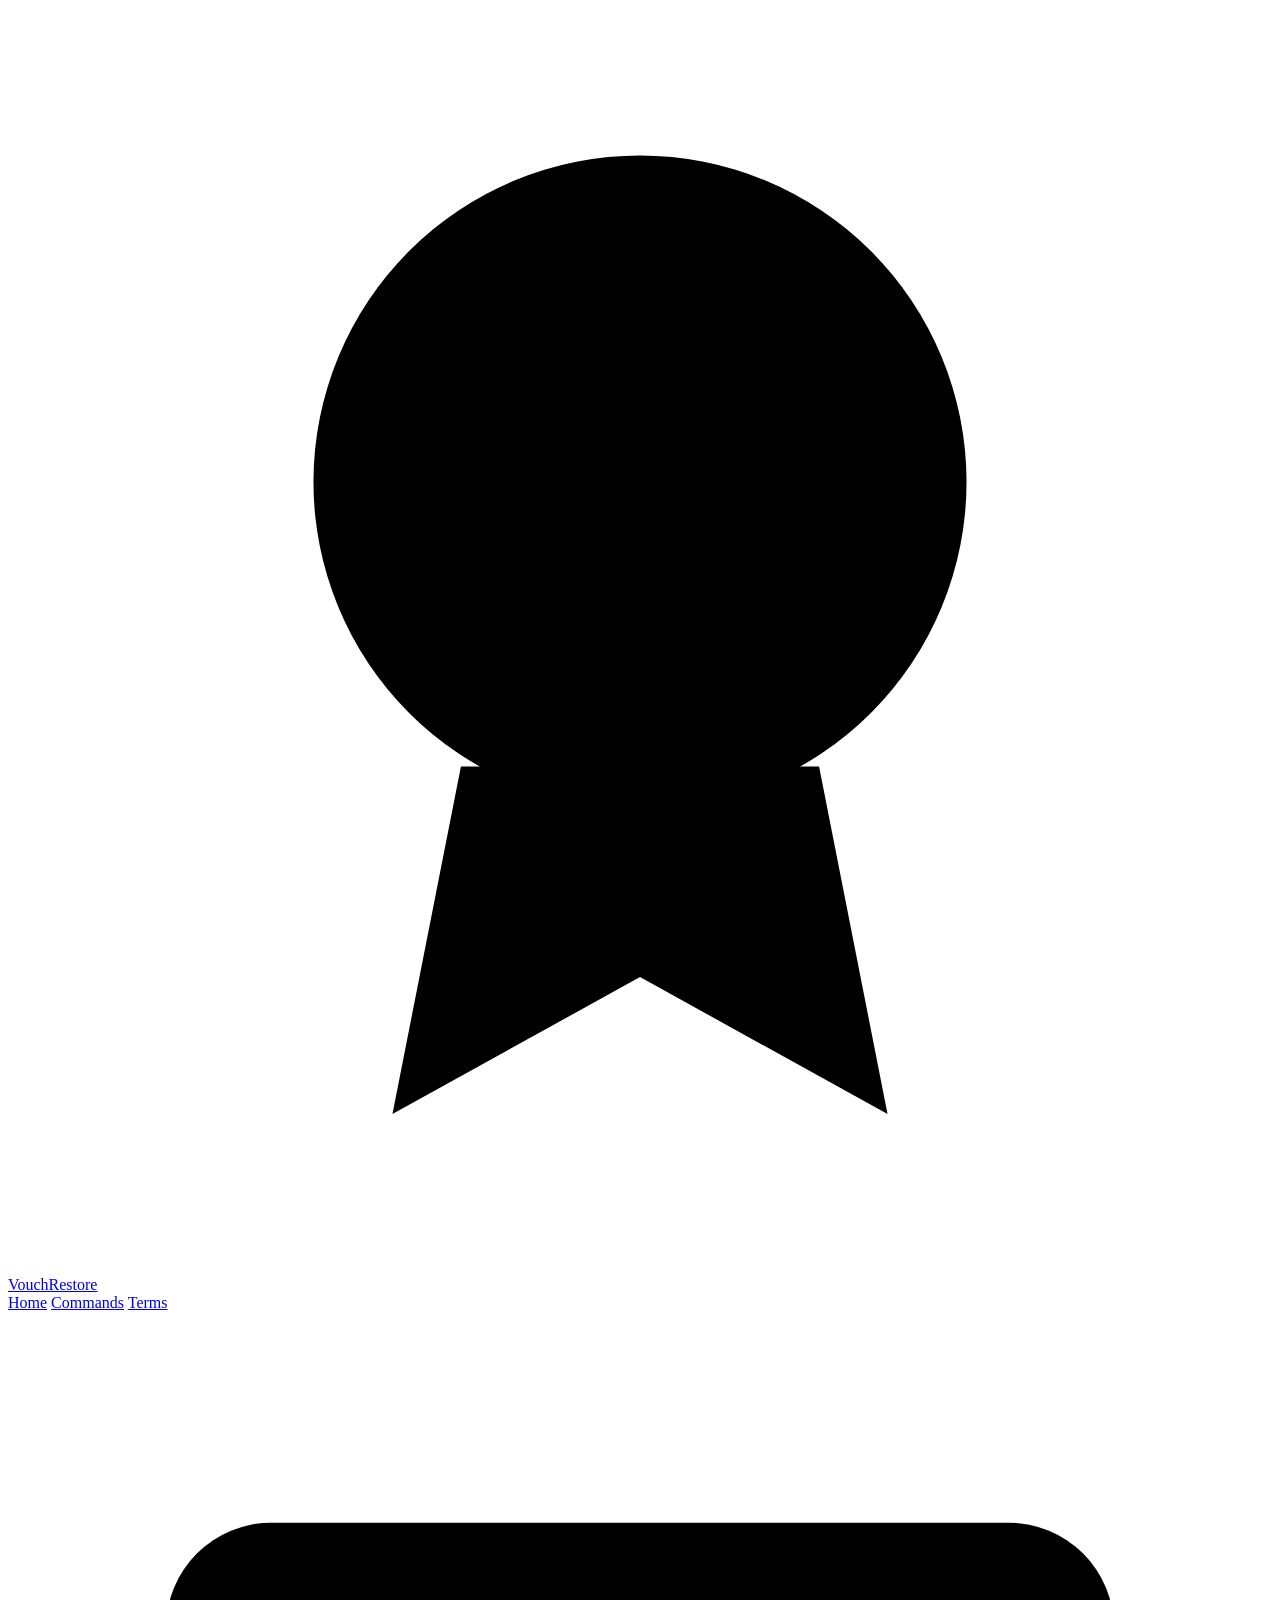
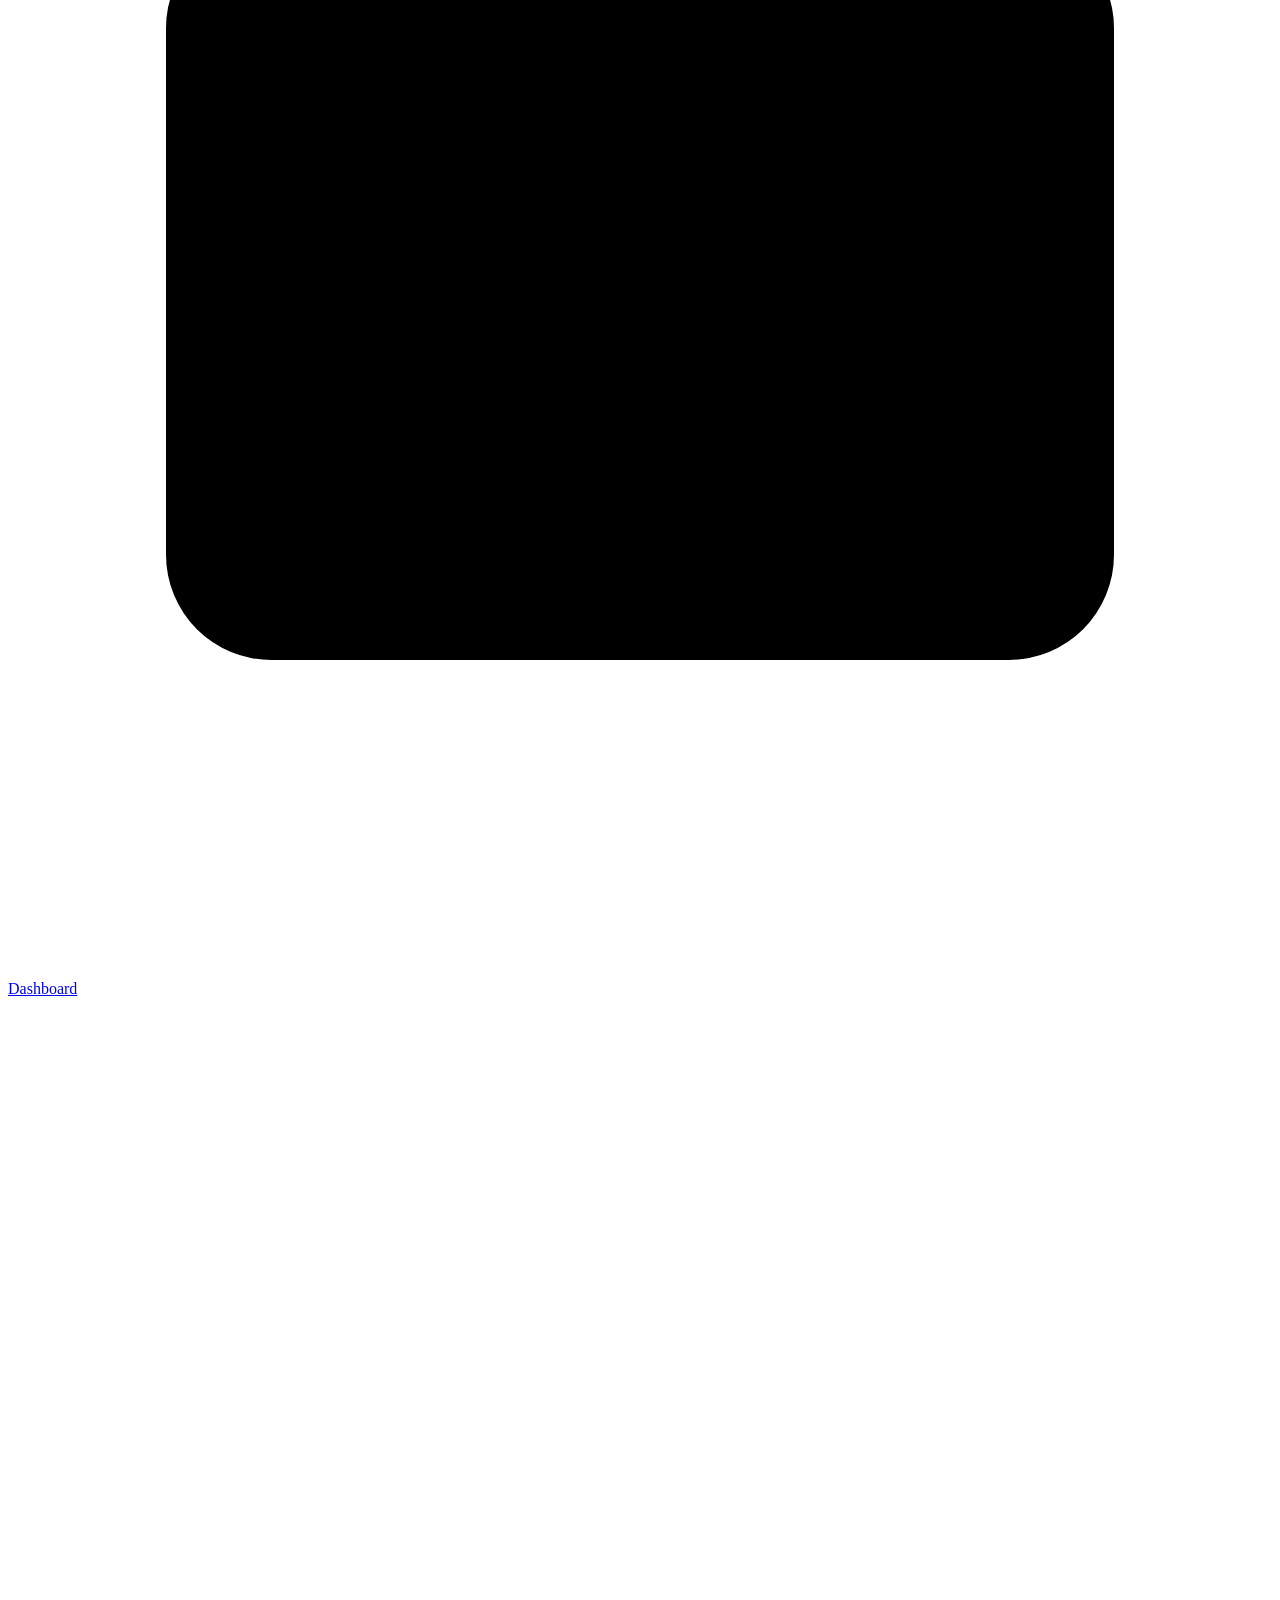
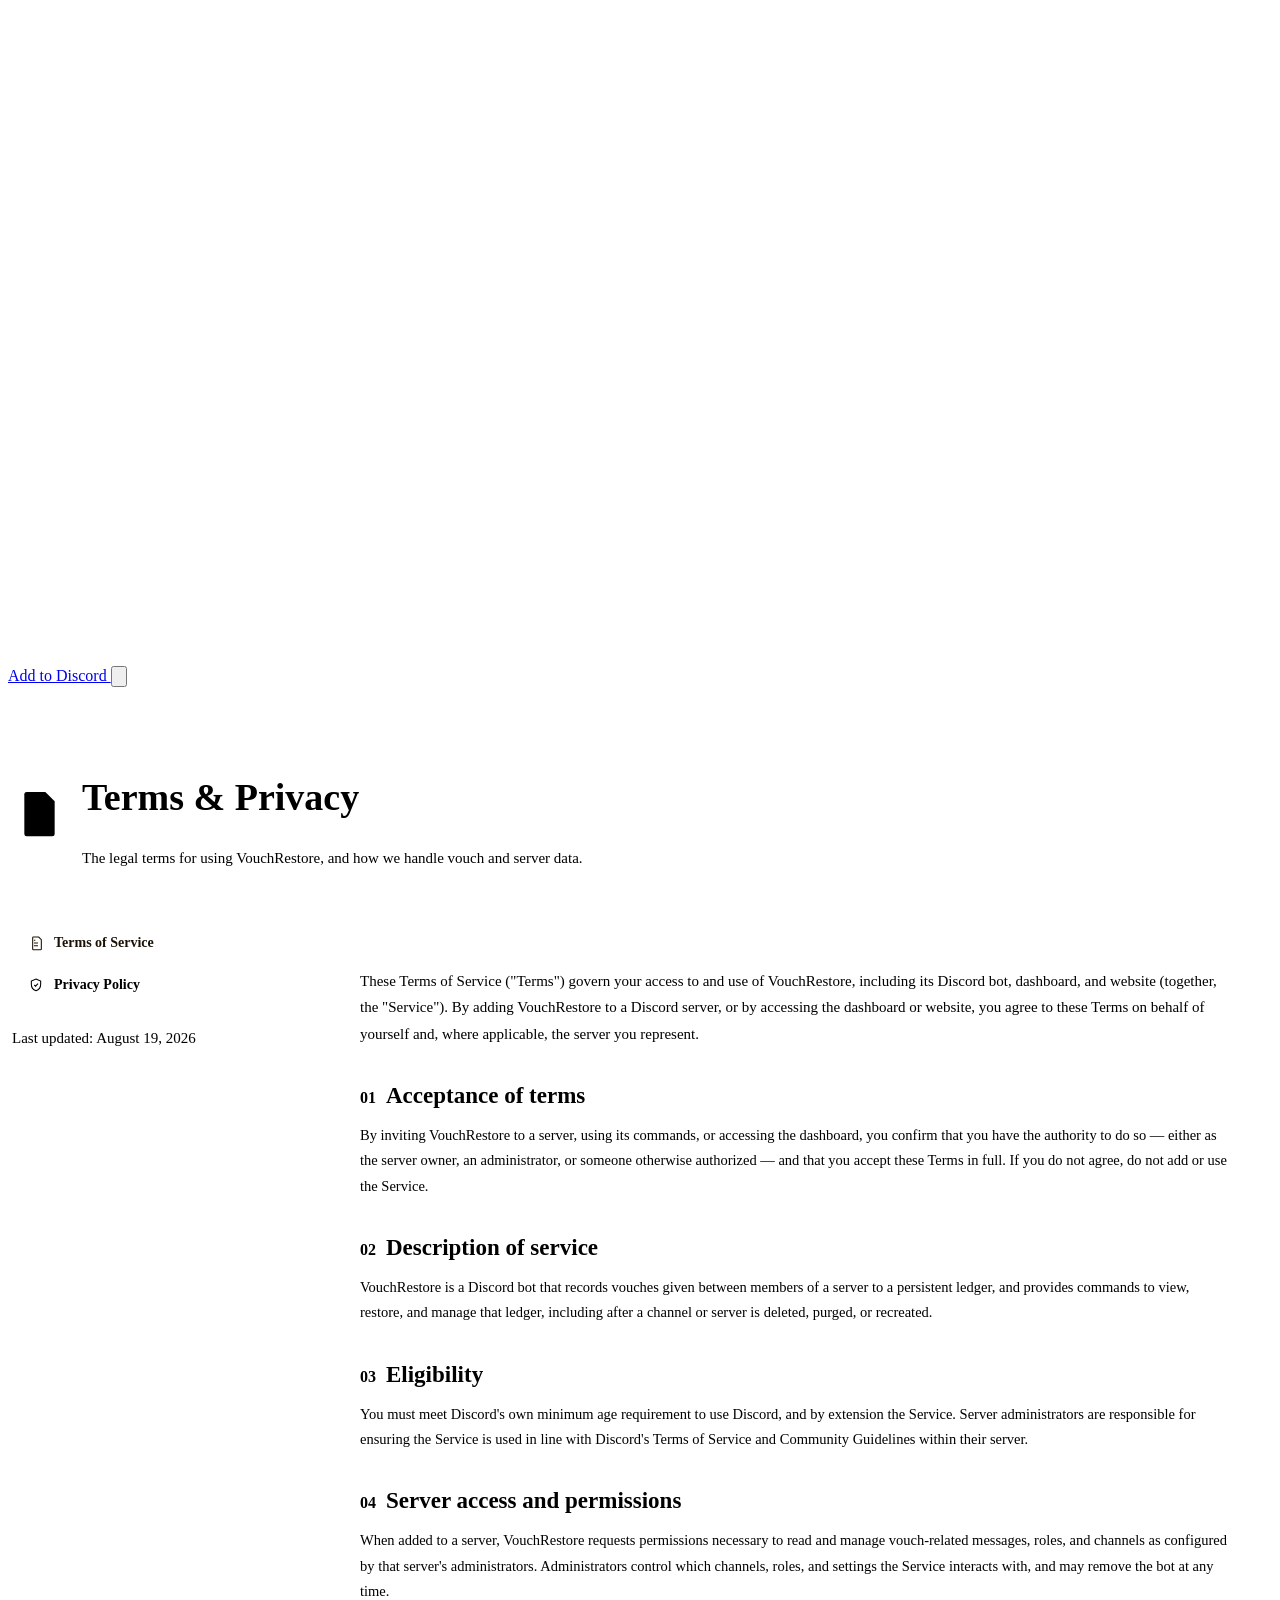
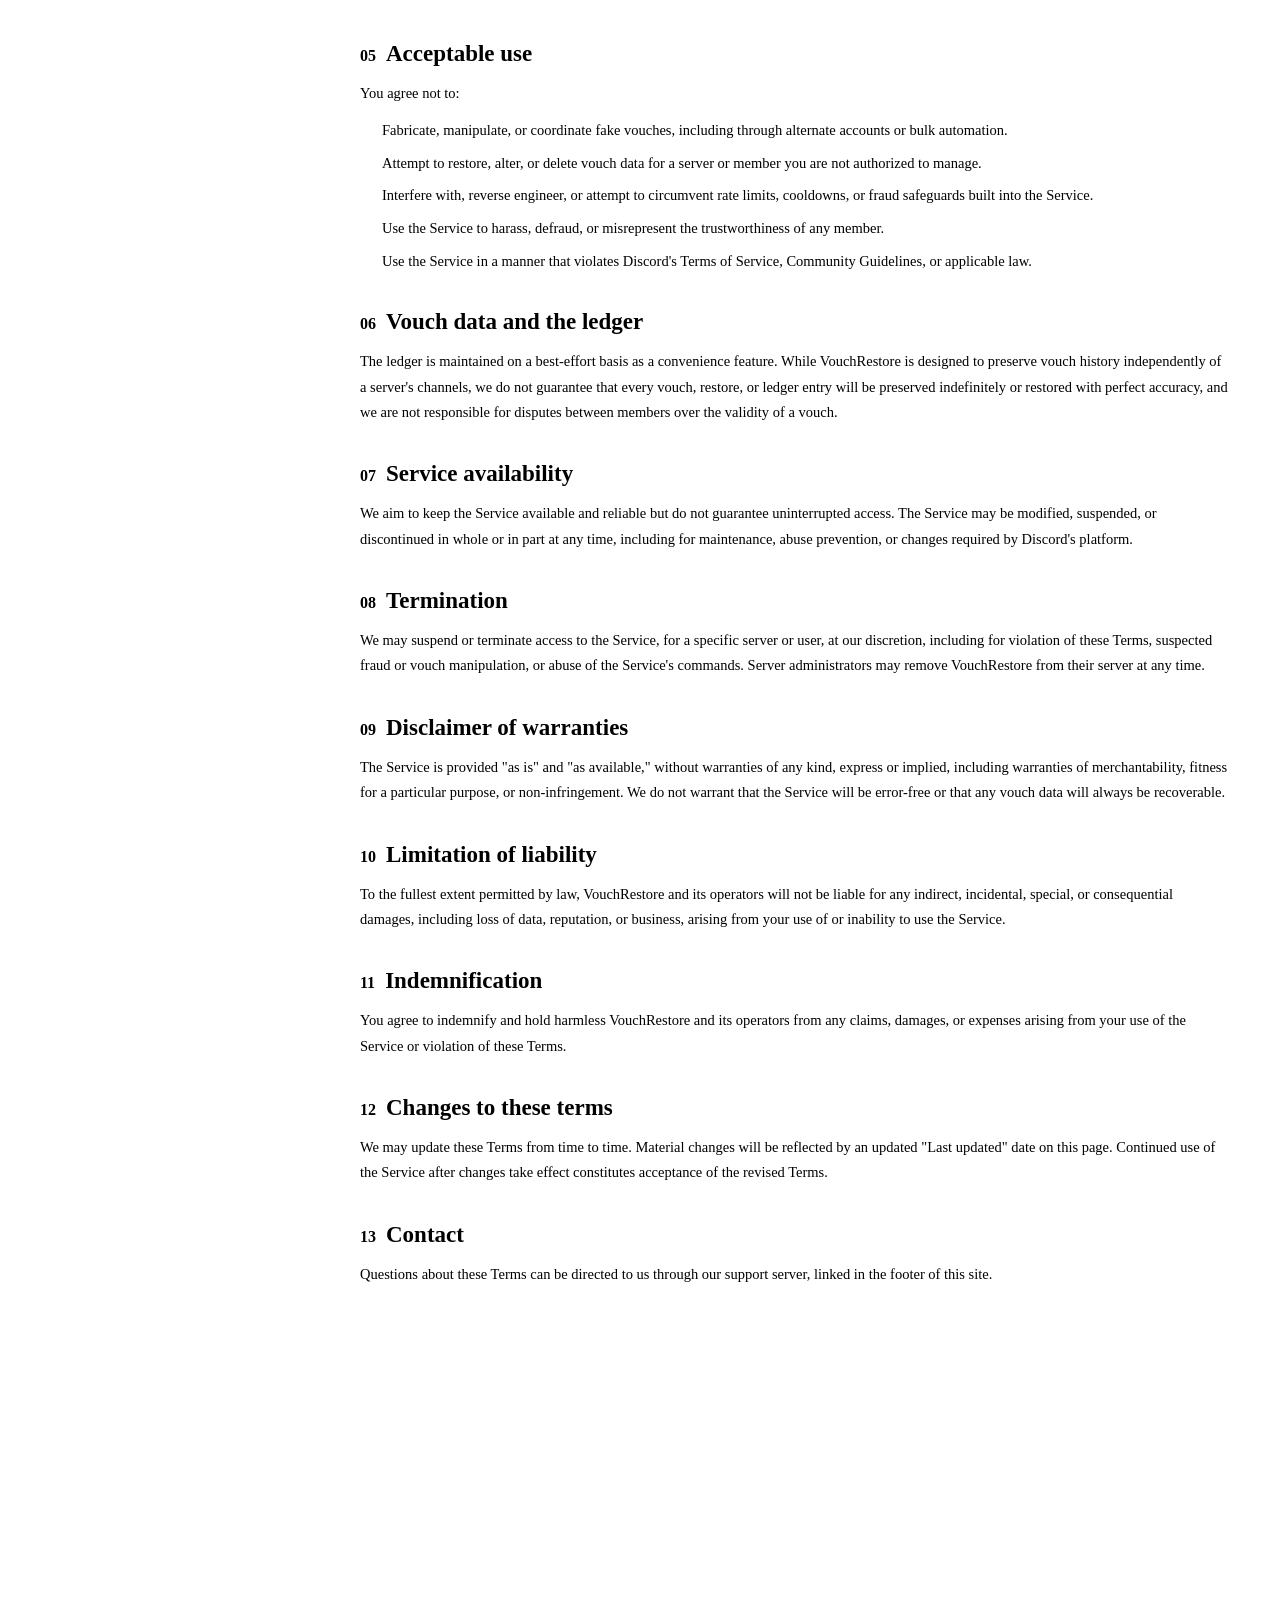
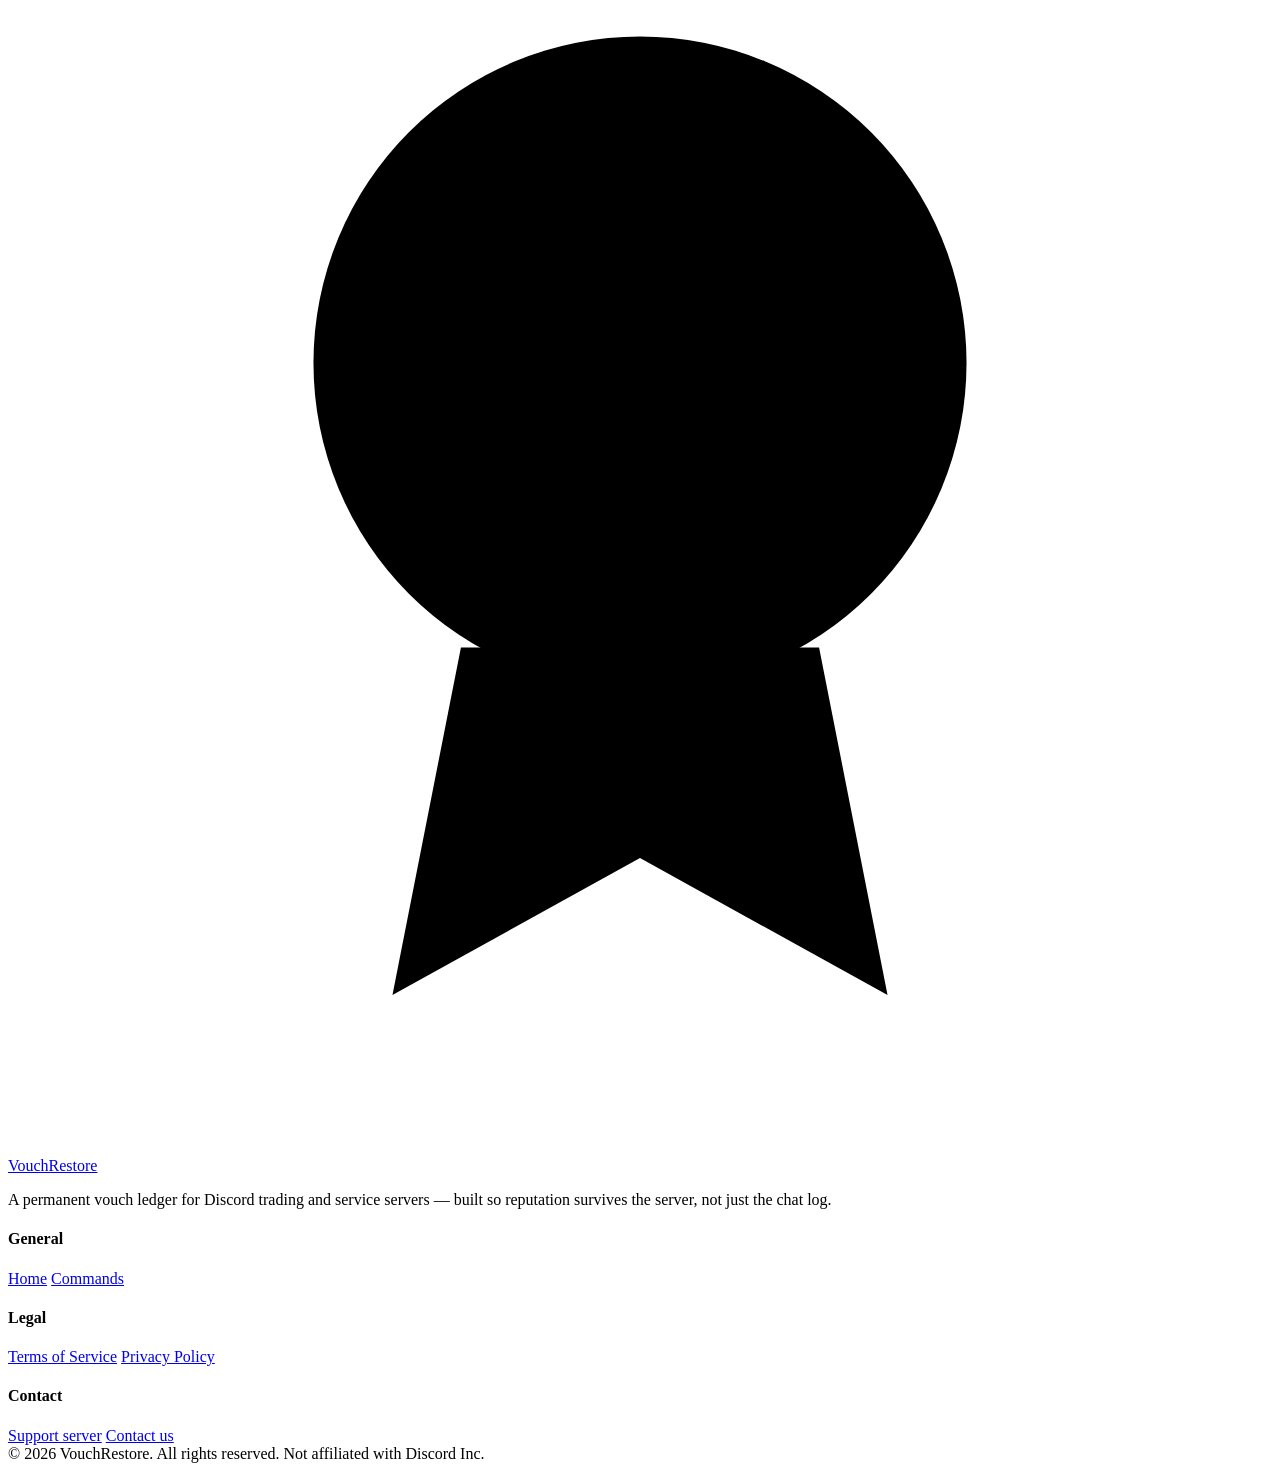
==== commands.html @ 5177c39a "Create commands.html" ====
<!DOCTYPE html>
<html lang="en">
<head>
<meta charset="UTF-8">
<meta name="viewport" content="width=device-width, initial-scale=1.0">
<title>Terms &amp; Privacy — VouchRestore</title>
<meta name="description" content="VouchRestore's Terms of Service and Privacy Policy.">
<link rel="stylesheet" href="/shared.css">
<style>
  .legal-hero{ padding:56px 0 36px; }
  .legal-hero-inner{ display:flex; align-items:center; gap:18px; margin-bottom:36px; }
  .legal-hero-icon{
    width:56px; height:56px; border-radius:14px; background: var(--gold-wash); border:1px solid var(--border-strong);
    display:flex; align-items:center; justify-content:center; color: var(--gold);
  }
  .legal-hero h1{ font-family: var(--font-display); font-size: clamp(28px,3.4vw,38px); font-weight:600; }
  .legal-hero p{ color: var(--text-muted); margin-top:6px; font-size:15px; }

  .legal-layout{ display:grid; grid-template-columns: 260px 1fr; gap:48px; align-items:start; padding-bottom:110px; }
  .legal-side{ position:sticky; top:96px; }
  .legal-tabs{ display:flex; flex-direction:column; gap:4px; background: var(--bg-elevated); border:1px solid var(--border); border-radius: var(--radius-md); padding:6px; margin-bottom:20px; }
  .legal-tab{
    display:flex; align-items:center; gap:10px; padding:11px 14px; border-radius:8px; text-align:left;
    font-size:14px; font-weight:600; color: var(--text-muted); background:none; border:none; cursor:pointer; font-family: var(--font-body);
  }
  .legal-tab svg{ width:16px; height:16px; stroke:currentColor; fill:none; stroke-width:1.6; }
  .legal-tab.active{ background: var(--gold); color:#1a1206; }
  .legal-updated{ font-family: var(--font-mono); font-size:12px; color: var(--text-faint); padding:0 4px; }

  .legal-panel{ display:none; }
  .legal-panel.active{ display:block; animation: panelIn .25s ease; }
  @keyframes panelIn{ from{ opacity:0; transform: translateY(6px);} to{ opacity:1; transform:none; } }

  .legal-doc{ background: var(--bg-elevated); border:1px solid var(--border); border-radius: var(--radius-lg); padding:44px; }
  .legal-doc h2{ font-family: var(--font-display); font-size:23px; font-weight:600; margin:36px 0 14px; }
  .legal-doc h2:first-child{ margin-top:0; }
  .legal-doc h2 .num{ color: var(--gold); font-family: var(--font-mono); font-size:16px; margin-right:10px; }
  .legal-doc p{ color: var(--text-muted); font-size:14.5px; line-height:1.75; margin-bottom:12px; }
  .legal-doc ul{ margin:0 0 12px; padding-left:0; }
  .legal-doc li{ list-style:none; position:relative; padding-left:22px; color: var(--text-muted); font-size:14.5px; line-height:1.7; margin-bottom:8px; }
  .legal-doc li::before{ content:""; position:absolute; left:2px; top:8px; width:6px; height:6px; border-radius:50%; background: var(--gold-dim); }
  .legal-doc strong{ color: var(--text); font-weight:600; }
  .legal-intro{ font-size:15px !important; color: var(--text) !important; }

  @media (max-width: 900px){
    .legal-layout{ grid-template-columns: 1fr; }
    .legal-side{ position:static; }
    .legal-tabs{ flex-direction:row; overflow-x:auto; }
    .legal-doc{ padding:28px 22px; }
  }
</style>
</head>
<body>

<header class="site-nav">
  <div class="nav-inner">
    <a href="/index" class="brand">
      <svg class="icon-lg" viewBox="0 0 24 24"><circle cx="12" cy="9" r="6.2"/><path d="M8.6 14.4 7.3 21l4.7-2.6 4.7 2.6-1.3-6.6"/><path d="M9.2 9.1 11 10.9l3.8-3.8"/></svg>
      VouchRestore
    </a>
    <nav class="nav-links">
      <a href="/index">Home</a>
      <a href="/commands">Commands</a>
      <a href="/terms" class="active">Terms</a>
    </nav>
    <div class="nav-right">
      <a href="#" class="btn btn-ghost">
        <svg class="icon" viewBox="0 0 24 24"><rect x="3" y="4" width="18" height="14" rx="2"/><path d="M3 8h18"/><path d="M8 21h8"/></svg>
        Dashboard
      </a>
      <a href="https://discord.com/oauth2/authorize?client_id=1539687651198763138&permissions=8&integration_type=0&scope=bot" class="btn btn-primary">
        <svg class="icon" viewBox="0 0 24 24"><path d="M12 5v14M5 12h14"/></svg>
        Add to Discord
      </a>
      <button class="nav-toggle" aria-label="Toggle menu" aria-expanded="false">
        <svg class="icon-lg" viewBox="0 0 24 24"><path d="M4 7h16M4 12h16M4 17h16"/></svg>
      </button>
    </div>
  </div>
</header>

<main>
  <section class="legal-hero">
    <div class="wrap">
      <div class="legal-hero-inner">
        <div class="legal-hero-icon">
          <svg class="icon-lg" viewBox="0 0 24 24"><path d="M8 3h8l4 4v14a1 1 0 0 1-1 1H8a1 1 0 0 1-1-1V4a1 1 0 0 1 1-1Z"/><path d="M9 12h6M9 16h6M9 8h2"/></svg>
        </div>
        <div>
          <h1>Terms &amp; Privacy</h1>
          <p>The legal terms for using VouchRestore, and how we handle vouch and server data.</p>
        </div>
      </div>

      <div class="legal-layout">
        <aside class="legal-side">
          <div class="legal-tabs" data-tabs data-panels="#legal-panels">
            <button class="legal-tab active" data-tab="terms">
              <svg viewBox="0 0 24 24"><path d="M8 3h8l4 4v14a1 1 0 0 1-1 1H8a1 1 0 0 1-1-1V4a1 1 0 0 1 1-1Z"/><path d="M9 12h6M9 16h6M9 8h2"/></svg>
              Terms of Service
            </button>
            <button class="legal-tab" data-tab="privacy">
              <svg viewBox="0 0 24 24"><path d="M12 3l7 3v5c0 4.6-3 8.4-7 9.5-4-1.1-7-4.9-7-9.5V6l7-3Z"/><path d="M9.5 12l1.8 1.8L15 10"/></svg>
              Privacy Policy
            </button>
          </div>
          <p class="legal-updated">Last updated: August 19, 2026</p>
        </aside>

        <div id="legal-panels">
          <!-- Terms of Service -->
          <div class="legal-panel active" data-panel="terms" id="terms">
            <div class="legal-doc">
              <p class="legal-intro">These Terms of Service ("Terms") govern your access to and use of VouchRestore, including its Discord bot, dashboard, and website (together, the "Service"). By adding VouchRestore to a Discord server, or by accessing the dashboard or website, you agree to these Terms on behalf of yourself and, where applicable, the server you represent.</p>

              <h2><span class="num">01</span>Acceptance of terms</h2>
              <p>By inviting VouchRestore to a server, using its commands, or accessing the dashboard, you confirm that you have the authority to do so — either as the server owner, an administrator, or someone otherwise authorized — and that you accept these Terms in full. If you do not agree, do not add or use the Service.</p>

              <h2><span class="num">02</span>Description of service</h2>
              <p>VouchRestore is a Discord bot that records vouches given between members of a server to a persistent ledger, and provides commands to view, restore, and manage that ledger, including after a channel or server is deleted, purged, or recreated.</p>

              <h2><span class="num">03</span>Eligibility</h2>
              <p>You must meet Discord's own minimum age requirement to use Discord, and by extension the Service. Server administrators are responsible for ensuring the Service is used in line with Discord's Terms of Service and Community Guidelines within their server.</p>

              <h2><span class="num">04</span>Server access and permissions</h2>
              <p>When added to a server, VouchRestore requests permissions necessary to read and manage vouch-related messages, roles, and channels as configured by that server's administrators. Administrators control which channels, roles, and settings the Service interacts with, and may remove the bot at any time.</p>

              <h2><span class="num">05</span>Acceptable use</h2>
              <p>You agree not to:</p>
              <ul>
                <li>Fabricate, manipulate, or coordinate fake vouches, including through alternate accounts or bulk automation.</li>
                <li>Attempt to restore, alter, or delete vouch data for a server or member you are not authorized to manage.</li>
                <li>Interfere with, reverse engineer, or attempt to circumvent rate limits, cooldowns, or fraud safeguards built into the Service.</li>
                <li>Use the Service to harass, defraud, or misrepresent the trustworthiness of any member.</li>
                <li>Use the Service in a manner that violates Discord's Terms of Service, Community Guidelines, or applicable law.</li>
              </ul>

              <h2><span class="num">06</span>Vouch data and the ledger</h2>
              <p>The ledger is maintained on a best-effort basis as a convenience feature. While VouchRestore is designed to preserve vouch history independently of a server's channels, we do not guarantee that every vouch, restore, or ledger entry will be preserved indefinitely or restored with perfect accuracy, and we are not responsible for disputes between members over the validity of a vouch.</p>

              <h2><span class="num">07</span>Service availability</h2>
              <p>We aim to keep the Service available and reliable but do not guarantee uninterrupted access. The Service may be modified, suspended, or discontinued in whole or in part at any time, including for maintenance, abuse prevention, or changes required by Discord's platform.</p>

              <h2><span class="num">08</span>Termination</h2>
              <p>We may suspend or terminate access to the Service, for a specific server or user, at our discretion, including for violation of these Terms, suspected fraud or vouch manipulation, or abuse of the Service's commands. Server administrators may remove VouchRestore from their server at any time.</p>

              <h2><span class="num">09</span>Disclaimer of warranties</h2>
              <p>The Service is provided "as is" and "as available," without warranties of any kind, express or implied, including warranties of merchantability, fitness for a particular purpose, or non-infringement. We do not warrant that the Service will be error-free or that any vouch data will always be recoverable.</p>

              <h2><span class="num">10</span>Limitation of liability</h2>
              <p>To the fullest extent permitted by law, VouchRestore and its operators will not be liable for any indirect, incidental, special, or consequential damages, including loss of data, reputation, or business, arising from your use of or inability to use the Service.</p>

              <h2><span class="num">11</span>Indemnification</h2>
              <p>You agree to indemnify and hold harmless VouchRestore and its operators from any claims, damages, or expenses arising from your use of the Service or violation of these Terms.</p>

              <h2><span class="num">12</span>Changes to these terms</h2>
              <p>We may update these Terms from time to time. Material changes will be reflected by an updated "Last updated" date on this page. Continued use of the Service after changes take effect constitutes acceptance of the revised Terms.</p>

              <h2><span class="num">13</span>Contact</h2>
              <p>Questions about these Terms can be directed to us through our support server, linked in the footer of this site.</p>
            </div>
          </div>

          <!-- Privacy Policy -->
          <div class="legal-panel" data-panel="privacy" id="privacy">
            <div class="legal-doc">
              <p class="legal-intro">This Privacy Policy explains what information VouchRestore collects when you use the Service, why we collect it, and the choices available to you.</p>

              <h2><span class="num">01</span>Information we collect</h2>
              <p>To operate the vouch ledger and its commands, we collect and store:</p>
              <ul>
                <li><strong>Discord identifiers</strong> — user IDs, server (guild) IDs, channel IDs, and role IDs needed to attribute and display vouches correctly.</li>
                <li><strong>Vouch content</strong> — the text of a vouch, the member it was given to, who gave it, and its timestamp.</li>
                <li><strong>Configuration data</strong> — server settings such as the vouch channel, required vouch format, and cooldown periods.</li>
                <li><strong>Command usage logs</strong> — which commands were run, by whom, and when, used for the audit log and abuse prevention.</li>
              </ul>
              <p>We do not collect message content outside of what is submitted directly to VouchRestore's commands, and we do not access direct messages.</p>

              <h2><span class="num">02</span>How we use information</h2>
              <p>Collected data is used to:</p>
              <ul>
                <li>Maintain the persistent vouch ledger and power the restore, leaderboard, and audit log commands.</li>
                <li>Detect and prevent fraud, duplicate vouching, and abuse of the Service.</li>
                <li>Provide support when a server administrator contacts us with an issue.</li>
                <li>Maintain and improve the reliability of the Service.</li>
              </ul>

              <h2><span class="num">03</span>Data storage and retention</h2>
              <p>Vouch and configuration data is retained for as long as VouchRestore remains in a server, so that the ledger can be restored if the server or its channels are altered. If VouchRestore is removed from a server, associated data may be retained for a limited period to allow re-adding the bot without losing the ledger, after which it is deleted on a routine schedule.</p>

              <h2><span class="num">04</span>Data sharing</h2>
              <p>We do not sell or rent your data. Information is shared only with:</p>
              <ul>
                <li><strong>Discord</strong>, as necessary for the Service to operate through Discord's API.</li>
                <li><strong>Infrastructure and hosting providers</strong> that store data on our behalf, under obligations to protect it.</li>
                <li>Third parties when required by law, legal process, or to protect the rights, safety, or property of VouchRestore, its users, or others.</li>
              </ul>

              <h2><span class="num">05</span>Your rights and choices</h2>
              <p>Server administrators can adjust or disable vouch-related features, or remove VouchRestore entirely, at any time. You may request deletion of vouch data associated with your Discord user ID by contacting us through our support server. We will fulfill verifiable deletion requests except where retention is required for legal, security, or fraud-prevention purposes.</p>

              <h2><span class="num">06</span>Data security</h2>
              <p>We use reasonable technical and organizational safeguards to protect stored data, including access controls on our infrastructure. No method of storage or transmission is completely secure, and we cannot guarantee absolute security.</p>

              <h2><span class="num">07</span>Children's privacy</h2>
              <p>The Service is intended for use in accordance with Discord's own age requirements and is not directed at children under the age required to use Discord. We do not knowingly collect additional data from users who do not meet that requirement.</p>

              <h2><span class="num">08</span>International users</h2>
              <p>Your information may be processed and stored in countries other than your own. By using the Service, you consent to this transfer and processing, consistent with this Policy.</p>

              <h2><span class="num">09</span>Changes to this policy</h2>
              <p>We may update this Privacy Policy from time to time. Material changes will be reflected by an updated "Last updated" date on this page.</p>

              <h2><span class="num">10</span>Contact us</h2>
              <p>Questions about this Privacy Policy, or requests regarding your data, can be directed to us through our support server, linked in the footer of this site.</p>
            </div>
          </div>
        </div>
      </div>
    </div>
  </section>
</main>

<footer class="site-footer">
  <div class="wrap">
    <div class="footer-grid">
      <div class="footer-brand">
        <a href="/index" class="brand">
          <svg class="icon-lg" viewBox="0 0 24 24"><circle cx="12" cy="9" r="6.2"/><path d="M8.6 14.4 7.3 21l4.7-2.6 4.7 2.6-1.3-6.6"/><path d="M9.2 9.1 11 10.9l3.8-3.8"/></svg>
          VouchRestore
        </a>
        <p>A permanent vouch ledger for Discord trading and service servers — built so reputation survives the server, not just the chat log.</p>
      </div>
      <div class="footer-col">
        <h4>General</h4>
        <a href="/index">Home</a>
        <a href="/commands">Commands</a>
      </div>
      <div class="footer-col">
        <h4>Legal</h4>
        <a href="/terms#terms">Terms of Service</a>
        <a href="/terms#privacy">Privacy Policy</a>
      </div>
      <div class="footer-col">
        <h4>Contact</h4>
        <a href="#">Support server</a>
        <a href="#">Contact us</a>
      </div>
    </div>
    <div class="footer-bottom">
      <span>© 2026 VouchRestore. All rights reserved.</span>
      <span>Not affiliated with Discord Inc.</span>
    </div>
  </div>
</footer>

<script src="/script.js"></script>
<script>
  // Honor #terms / #privacy deep links from the footer or external links
  document.addEventListener('DOMContentLoaded', () => {
    const hash = window.location.hash.replace('#', '');
    if (hash === 'privacy') {
      document.querySelector('.legal-tab[data-tab="privacy"]')?.click();
    }
  });
</script>
</body>
</html>
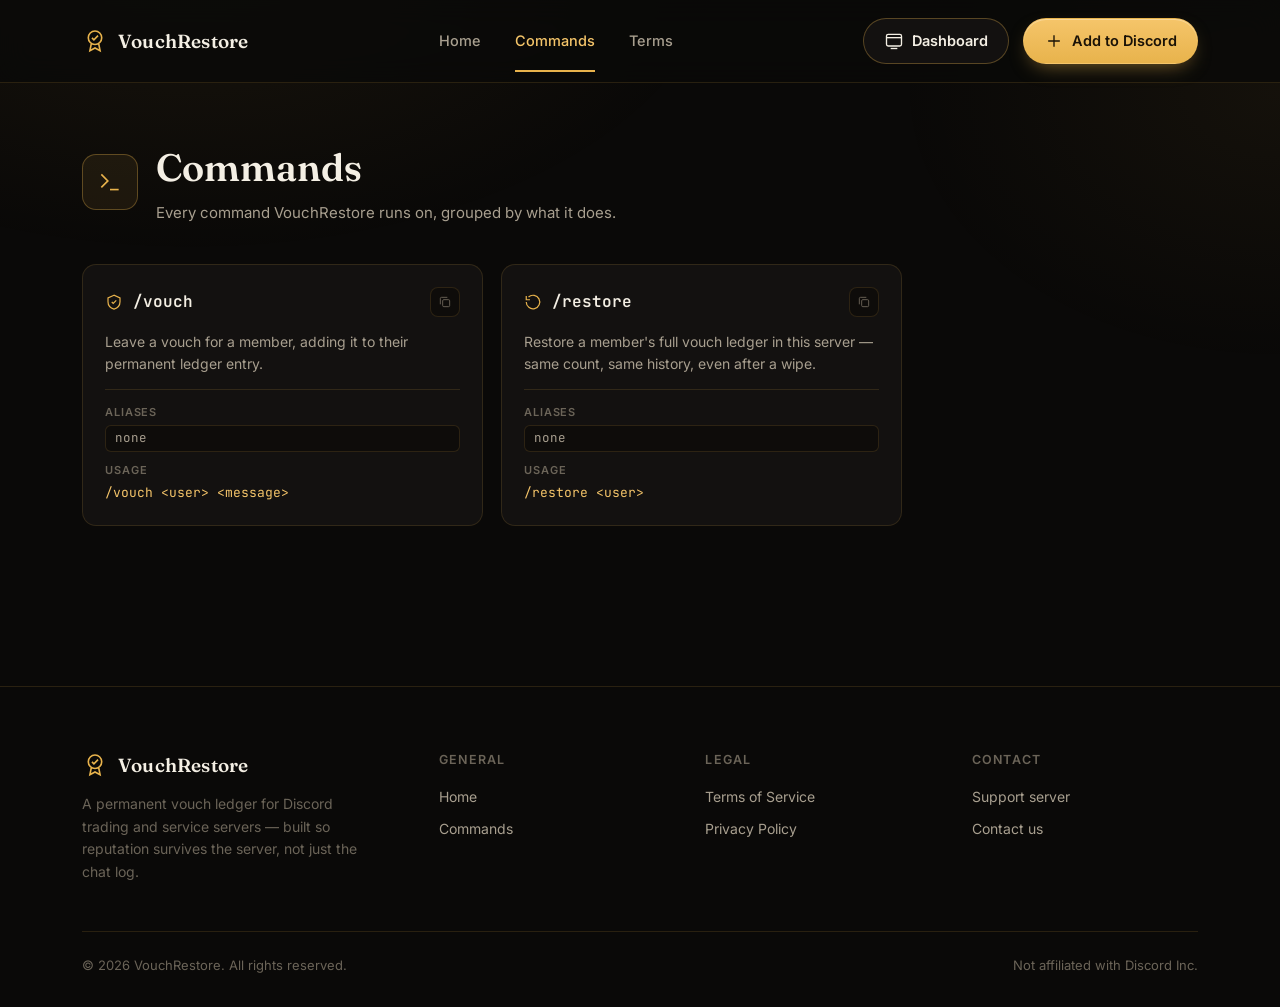
==== commit d829fcbe: "Update commands.html" ====
--- a/commands.html
+++ b/commands.html
@@ -3,51 +3,48 @@
 <head>
 <meta charset="UTF-8">
 <meta name="viewport" content="width=device-width, initial-scale=1.0">
-<title>Terms &amp; Privacy — VouchRestore</title>
-<meta name="description" content="VouchRestore's Terms of Service and Privacy Policy.">
+<title>Commands — VouchRestore</title>
+<meta name="description" content="Every VouchRestore command, grouped by category: vouching, restoring, leaderboards, settings, and utility.">
 <link rel="stylesheet" href="/shared.css">
 <style>
-  .legal-hero{ padding:56px 0 36px; }
-  .legal-hero-inner{ display:flex; align-items:center; gap:18px; margin-bottom:36px; }
-  .legal-hero-icon{
+  .cmd-hero{ padding:56px 0 40px; }
+  .cmd-hero-inner{ display:flex; align-items:center; gap:18px; }
+  .cmd-hero-icon{
     width:56px; height:56px; border-radius:14px; background: var(--gold-wash); border:1px solid var(--border-strong);
     display:flex; align-items:center; justify-content:center; color: var(--gold);
   }
-  .legal-hero h1{ font-family: var(--font-display); font-size: clamp(28px,3.4vw,38px); font-weight:600; }
-  .legal-hero p{ color: var(--text-muted); margin-top:6px; font-size:15px; }
+  .cmd-hero h1{ font-family: var(--font-display); font-size: clamp(28px,3.4vw,38px); font-weight:600; }
+  .cmd-hero p{ color: var(--text-muted); margin-top:6px; font-size:15px; }
 
-  .legal-layout{ display:grid; grid-template-columns: 260px 1fr; gap:48px; align-items:start; padding-bottom:110px; }
-  .legal-side{ position:sticky; top:96px; }
-  .legal-tabs{ display:flex; flex-direction:column; gap:4px; background: var(--bg-elevated); border:1px solid var(--border); border-radius: var(--radius-md); padding:6px; margin-bottom:20px; }
-  .legal-tab{
-    display:flex; align-items:center; gap:10px; padding:11px 14px; border-radius:8px; text-align:left;
-    font-size:14px; font-weight:600; color: var(--text-muted); background:none; border:none; cursor:pointer; font-family: var(--font-body);
+  .cmd-grid{ display:grid; grid-template-columns: repeat(3, 1fr); gap:18px; }
+  .cmd-card{
+    background: var(--bg-elevated); border:1px solid var(--border); border-radius: var(--radius-md);
+    padding:22px; display:flex; flex-direction:column; gap:14px; transition:border-color .18s;
   }
-  .legal-tab svg{ width:16px; height:16px; stroke:currentColor; fill:none; stroke-width:1.6; }
-  .legal-tab.active{ background: var(--gold); color:#1a1206; }
-  .legal-updated{ font-family: var(--font-mono); font-size:12px; color: var(--text-faint); padding:0 4px; }
+  .cmd-card:hover{ border-color: var(--border-strong); }
+  .cmd-card-top{ display:flex; align-items:center; justify-content:space-between; }
+  .cmd-name{ display:flex; align-items:center; gap:10px; font-family: var(--font-mono); font-weight:600; font-size:16px; color: var(--text); }
+  .cmd-name svg{ width:18px; height:18px; stroke: var(--gold); fill:none; stroke-width:1.6; }
+  .copy-btn{
+    width:30px; height:30px; border-radius:8px; border:1px solid var(--border); background: var(--bg-inset);
+    color: var(--text-faint); display:flex; align-items:center; justify-content:center; cursor:pointer;
+  }
+  .copy-btn:hover{ color: var(--gold-bright); border-color: var(--border-strong); }
+  .copy-btn svg{ width:14px; height:14px; }
+  .copy-btn.copied svg{ display:none; }
+  .copy-btn.copied::after{ content:"✓"; font-size:13px; color: var(--gold-bright); }
+  .cmd-desc{ font-size:14px; color: var(--text-muted); line-height:1.55; }
+  .cmd-meta{ border-top:1px solid var(--border); padding-top:14px; display:flex; flex-direction:column; gap:10px; }
+  .cmd-meta-row{ display:flex; flex-direction:column; gap:5px; }
+  .cmd-meta-label{ font-size:11px; letter-spacing:0.08em; text-transform:uppercase; color: var(--text-faint); font-weight:600; }
+  .alias-chip{
+    display:inline-block; font-family: var(--font-mono); font-size:12.5px; background: var(--bg-inset);
+    border:1px solid var(--border); color: var(--text-muted); padding:3px 9px; border-radius:6px;
+  }
+  .usage-code{ font-family: var(--font-mono); font-size:13px; color: var(--gold-bright); }
 
-  .legal-panel{ display:none; }
-  .legal-panel.active{ display:block; animation: panelIn .25s ease; }
-  @keyframes panelIn{ from{ opacity:0; transform: translateY(6px);} to{ opacity:1; transform:none; } }
-
-  .legal-doc{ background: var(--bg-elevated); border:1px solid var(--border); border-radius: var(--radius-lg); padding:44px; }
-  .legal-doc h2{ font-family: var(--font-display); font-size:23px; font-weight:600; margin:36px 0 14px; }
-  .legal-doc h2:first-child{ margin-top:0; }
-  .legal-doc h2 .num{ color: var(--gold); font-family: var(--font-mono); font-size:16px; margin-right:10px; }
-  .legal-doc p{ color: var(--text-muted); font-size:14.5px; line-height:1.75; margin-bottom:12px; }
-  .legal-doc ul{ margin:0 0 12px; padding-left:0; }
-  .legal-doc li{ list-style:none; position:relative; padding-left:22px; color: var(--text-muted); font-size:14.5px; line-height:1.7; margin-bottom:8px; }
-  .legal-doc li::before{ content:""; position:absolute; left:2px; top:8px; width:6px; height:6px; border-radius:50%; background: var(--gold-dim); }
-  .legal-doc strong{ color: var(--text); font-weight:600; }
-  .legal-intro{ font-size:15px !important; color: var(--text) !important; }
-
-  @media (max-width: 900px){
-    .legal-layout{ grid-template-columns: 1fr; }
-    .legal-side{ position:static; }
-    .legal-tabs{ flex-direction:row; overflow-x:auto; }
-    .legal-doc{ padding:28px 22px; }
-  }
+  @media (max-width: 920px){ .cmd-grid{ grid-template-columns: repeat(2,1fr); } }
+  @media (max-width: 600px){ .cmd-grid{ grid-template-columns: 1fr; } }
 </style>
 </head>
 <body>
@@ -60,8 +57,8 @@
     </a>
     <nav class="nav-links">
       <a href="/index">Home</a>
-      <a href="/commands">Commands</a>
-      <a href="/terms" class="active">Terms</a>
+      <a href="/commands" class="active">Commands</a>
+      <a href="/terms">Terms</a>
     </nav>
     <div class="nav-right">
       <a href="#" class="btn btn-ghost">
@@ -80,141 +77,42 @@
 </header>
 
 <main>
-  <section class="legal-hero">
+  <section class="cmd-hero">
     <div class="wrap">
-      <div class="legal-hero-inner">
-        <div class="legal-hero-icon">
-          <svg class="icon-lg" viewBox="0 0 24 24"><path d="M8 3h8l4 4v14a1 1 0 0 1-1 1H8a1 1 0 0 1-1-1V4a1 1 0 0 1 1-1Z"/><path d="M9 12h6M9 16h6M9 8h2"/></svg>
+      <div class="cmd-hero-inner">
+        <div class="cmd-hero-icon">
+          <svg class="icon-lg" viewBox="0 0 24 24"><polyline points="4 17 10 11 4 5"/><line x1="12" y1="19" x2="20" y2="19"/></svg>
         </div>
         <div>
-          <h1>Terms &amp; Privacy</h1>
-          <p>The legal terms for using VouchRestore, and how we handle vouch and server data.</p>
+          <h1>Commands</h1>
+          <p>Every command VouchRestore runs on, grouped by what it does.</p>
         </div>
       </div>
+    </div>
+  </section>
 
-      <div class="legal-layout">
-        <aside class="legal-side">
-          <div class="legal-tabs" data-tabs data-panels="#legal-panels">
-            <button class="legal-tab active" data-tab="terms">
-              <svg viewBox="0 0 24 24"><path d="M8 3h8l4 4v14a1 1 0 0 1-1 1H8a1 1 0 0 1-1-1V4a1 1 0 0 1 1-1Z"/><path d="M9 12h6M9 16h6M9 8h2"/></svg>
-              Terms of Service
-            </button>
-            <button class="legal-tab" data-tab="privacy">
-              <svg viewBox="0 0 24 24"><path d="M12 3l7 3v5c0 4.6-3 8.4-7 9.5-4-1.1-7-4.9-7-9.5V6l7-3Z"/><path d="M9.5 12l1.8 1.8L15 10"/></svg>
-              Privacy Policy
-            </button>
-          </div>
-          <p class="legal-updated">Last updated: August 19, 2026</p>
-        </aside>
-
-        <div id="legal-panels">
-          <!-- Terms of Service -->
-          <div class="legal-panel active" data-panel="terms" id="terms">
-            <div class="legal-doc">
-              <p class="legal-intro">These Terms of Service ("Terms") govern your access to and use of VouchRestore, including its Discord bot, dashboard, and website (together, the "Service"). By adding VouchRestore to a Discord server, or by accessing the dashboard or website, you agree to these Terms on behalf of yourself and, where applicable, the server you represent.</p>
-
-              <h2><span class="num">01</span>Acceptance of terms</h2>
-              <p>By inviting VouchRestore to a server, using its commands, or accessing the dashboard, you confirm that you have the authority to do so — either as the server owner, an administrator, or someone otherwise authorized — and that you accept these Terms in full. If you do not agree, do not add or use the Service.</p>
-
-              <h2><span class="num">02</span>Description of service</h2>
-              <p>VouchRestore is a Discord bot that records vouches given between members of a server to a persistent ledger, and provides commands to view, restore, and manage that ledger, including after a channel or server is deleted, purged, or recreated.</p>
-
-              <h2><span class="num">03</span>Eligibility</h2>
-              <p>You must meet Discord's own minimum age requirement to use Discord, and by extension the Service. Server administrators are responsible for ensuring the Service is used in line with Discord's Terms of Service and Community Guidelines within their server.</p>
-
-              <h2><span class="num">04</span>Server access and permissions</h2>
-              <p>When added to a server, VouchRestore requests permissions necessary to read and manage vouch-related messages, roles, and channels as configured by that server's administrators. Administrators control which channels, roles, and settings the Service interacts with, and may remove the bot at any time.</p>
-
-              <h2><span class="num">05</span>Acceptable use</h2>
-              <p>You agree not to:</p>
-              <ul>
-                <li>Fabricate, manipulate, or coordinate fake vouches, including through alternate accounts or bulk automation.</li>
-                <li>Attempt to restore, alter, or delete vouch data for a server or member you are not authorized to manage.</li>
-                <li>Interfere with, reverse engineer, or attempt to circumvent rate limits, cooldowns, or fraud safeguards built into the Service.</li>
-                <li>Use the Service to harass, defraud, or misrepresent the trustworthiness of any member.</li>
-                <li>Use the Service in a manner that violates Discord's Terms of Service, Community Guidelines, or applicable law.</li>
-              </ul>
-
-              <h2><span class="num">06</span>Vouch data and the ledger</h2>
-              <p>The ledger is maintained on a best-effort basis as a convenience feature. While VouchRestore is designed to preserve vouch history independently of a server's channels, we do not guarantee that every vouch, restore, or ledger entry will be preserved indefinitely or restored with perfect accuracy, and we are not responsible for disputes between members over the validity of a vouch.</p>
-
-              <h2><span class="num">07</span>Service availability</h2>
-              <p>We aim to keep the Service available and reliable but do not guarantee uninterrupted access. The Service may be modified, suspended, or discontinued in whole or in part at any time, including for maintenance, abuse prevention, or changes required by Discord's platform.</p>
-
-              <h2><span class="num">08</span>Termination</h2>
-              <p>We may suspend or terminate access to the Service, for a specific server or user, at our discretion, including for violation of these Terms, suspected fraud or vouch manipulation, or abuse of the Service's commands. Server administrators may remove VouchRestore from their server at any time.</p>
-
-              <h2><span class="num">09</span>Disclaimer of warranties</h2>
-              <p>The Service is provided "as is" and "as available," without warranties of any kind, express or implied, including warranties of merchantability, fitness for a particular purpose, or non-infringement. We do not warrant that the Service will be error-free or that any vouch data will always be recoverable.</p>
-
-              <h2><span class="num">10</span>Limitation of liability</h2>
-              <p>To the fullest extent permitted by law, VouchRestore and its operators will not be liable for any indirect, incidental, special, or consequential damages, including loss of data, reputation, or business, arising from your use of or inability to use the Service.</p>
-
-              <h2><span class="num">11</span>Indemnification</h2>
-              <p>You agree to indemnify and hold harmless VouchRestore and its operators from any claims, damages, or expenses arising from your use of the Service or violation of these Terms.</p>
-
-              <h2><span class="num">12</span>Changes to these terms</h2>
-              <p>We may update these Terms from time to time. Material changes will be reflected by an updated "Last updated" date on this page. Continued use of the Service after changes take effect constitutes acceptance of the revised Terms.</p>
-
-              <h2><span class="num">13</span>Contact</h2>
-              <p>Questions about these Terms can be directed to us through our support server, linked in the footer of this site.</p>
-            </div>
-          </div>
-
-          <!-- Privacy Policy -->
-          <div class="legal-panel" data-panel="privacy" id="privacy">
-            <div class="legal-doc">
-              <p class="legal-intro">This Privacy Policy explains what information VouchRestore collects when you use the Service, why we collect it, and the choices available to you.</p>
-
-              <h2><span class="num">01</span>Information we collect</h2>
-              <p>To operate the vouch ledger and its commands, we collect and store:</p>
-              <ul>
-                <li><strong>Discord identifiers</strong> — user IDs, server (guild) IDs, channel IDs, and role IDs needed to attribute and display vouches correctly.</li>
-                <li><strong>Vouch content</strong> — the text of a vouch, the member it was given to, who gave it, and its timestamp.</li>
-                <li><strong>Configuration data</strong> — server settings such as the vouch channel, required vouch format, and cooldown periods.</li>
-                <li><strong>Command usage logs</strong> — which commands were run, by whom, and when, used for the audit log and abuse prevention.</li>
-              </ul>
-              <p>We do not collect message content outside of what is submitted directly to VouchRestore's commands, and we do not access direct messages.</p>
-
-              <h2><span class="num">02</span>How we use information</h2>
-              <p>Collected data is used to:</p>
-              <ul>
-                <li>Maintain the persistent vouch ledger and power the restore, leaderboard, and audit log commands.</li>
-                <li>Detect and prevent fraud, duplicate vouching, and abuse of the Service.</li>
-                <li>Provide support when a server administrator contacts us with an issue.</li>
-                <li>Maintain and improve the reliability of the Service.</li>
-              </ul>
-
-              <h2><span class="num">03</span>Data storage and retention</h2>
-              <p>Vouch and configuration data is retained for as long as VouchRestore remains in a server, so that the ledger can be restored if the server or its channels are altered. If VouchRestore is removed from a server, associated data may be retained for a limited period to allow re-adding the bot without losing the ledger, after which it is deleted on a routine schedule.</p>
-
-              <h2><span class="num">04</span>Data sharing</h2>
-              <p>We do not sell or rent your data. Information is shared only with:</p>
-              <ul>
-                <li><strong>Discord</strong>, as necessary for the Service to operate through Discord's API.</li>
-                <li><strong>Infrastructure and hosting providers</strong> that store data on our behalf, under obligations to protect it.</li>
-                <li>Third parties when required by law, legal process, or to protect the rights, safety, or property of VouchRestore, its users, or others.</li>
-              </ul>
-
-              <h2><span class="num">05</span>Your rights and choices</h2>
-              <p>Server administrators can adjust or disable vouch-related features, or remove VouchRestore entirely, at any time. You may request deletion of vouch data associated with your Discord user ID by contacting us through our support server. We will fulfill verifiable deletion requests except where retention is required for legal, security, or fraud-prevention purposes.</p>
-
-              <h2><span class="num">06</span>Data security</h2>
-              <p>We use reasonable technical and organizational safeguards to protect stored data, including access controls on our infrastructure. No method of storage or transmission is completely secure, and we cannot guarantee absolute security.</p>
-
-              <h2><span class="num">07</span>Children's privacy</h2>
-              <p>The Service is intended for use in accordance with Discord's own age requirements and is not directed at children under the age required to use Discord. We do not knowingly collect additional data from users who do not meet that requirement.</p>
-
-              <h2><span class="num">08</span>International users</h2>
-              <p>Your information may be processed and stored in countries other than your own. By using the Service, you consent to this transfer and processing, consistent with this Policy.</p>
-
-              <h2><span class="num">09</span>Changes to this policy</h2>
-              <p>We may update this Privacy Policy from time to time. Material changes will be reflected by an updated "Last updated" date on this page.</p>
-
-              <h2><span class="num">10</span>Contact us</h2>
-              <p>Questions about this Privacy Policy, or requests regarding your data, can be directed to us through our support server, linked in the footer of this site.</p>
-            </div>
-          </div>
+  <section class="wrap" style="padding-bottom:100px;">
+    <div class="cmd-grid" style="grid-template-columns: repeat(2, 1fr); max-width:820px;">
+      <div class="cmd-card">
+        <div class="cmd-card-top">
+          <span class="cmd-name"><svg viewBox="0 0 24 24"><path d="M12 3 4 6.5v5.3c0 4.6 3.2 8.4 8 9.7 4.8-1.3 8-5.1 8-9.7V6.5L12 3Z"/><path d="M9 12l2 2 4-4.2"/></svg>/vouch</span>
+          <button class="copy-btn" data-copy="/vouch"><svg viewBox="0 0 24 24" fill="none" stroke="currentColor" stroke-width="1.6"><rect x="8" y="8" width="12" height="12" rx="2"/><path d="M4 16V6a2 2 0 0 1 2-2h10"/></svg></button>
+        </div>
+        <p class="cmd-desc">Leave a vouch for a member, adding it to their permanent ledger entry.</p>
+        <div class="cmd-meta">
+          <div class="cmd-meta-row"><span class="cmd-meta-label">Aliases</span><span class="alias-chip">none</span></div>
+          <div class="cmd-meta-row"><span class="cmd-meta-label">Usage</span><span class="usage-code">/vouch &lt;user&gt; &lt;message&gt;</span></div>
+        </div>
+      </div>
+      <div class="cmd-card">
+        <div class="cmd-card-top">
+          <span class="cmd-name"><svg viewBox="0 0 24 24"><path d="M3 12a9 9 0 1 0 3-6.7"/><path d="M3 4v5h5"/></svg>/restore</span>
+          <button class="copy-btn" data-copy="/restore"><svg viewBox="0 0 24 24" fill="none" stroke="currentColor" stroke-width="1.6"><rect x="8" y="8" width="12" height="12" rx="2"/><path d="M4 16V6a2 2 0 0 1 2-2h10"/></svg></button>
+        </div>
+        <p class="cmd-desc">Restore a member's full vouch ledger in this server — same count, same history, even after a wipe.</p>
+        <div class="cmd-meta">
+          <div class="cmd-meta-row"><span class="cmd-meta-label">Aliases</span><span class="alias-chip">none</span></div>
+          <div class="cmd-meta-row"><span class="cmd-meta-label">Usage</span><span class="usage-code">/restore &lt;user&gt;</span></div>
         </div>
       </div>
     </div>
@@ -255,14 +153,5 @@
 </footer>
 
 <script src="/script.js"></script>
-<script>
-  // Honor #terms / #privacy deep links from the footer or external links
-  document.addEventListener('DOMContentLoaded', () => {
-    const hash = window.location.hash.replace('#', '');
-    if (hash === 'privacy') {
-      document.querySelector('.legal-tab[data-tab="privacy"]')?.click();
-    }
-  });
-</script>
 </body>
 </html>
--- a/shared.css
+++ b/shared.css
@@ -0,0 +1,302 @@
+/* ===== VouchRestore — shared design system ===== */
+@import url('https://fonts.googleapis.com/css2?family=Fraunces:opsz,wght@9..144,400;9..144,500;9..144,600;9..144,700&family=Inter:wght@400;500;600;700&family=JetBrains+Mono:wght@400;500;600&display=swap');
+
+:root{
+  --bg: #0a0908;
+  --bg-elevated: #131110;
+  --bg-elevated-2: #17140f;
+  --bg-inset: #0e0c0a;
+  --border: rgba(232,179,76,0.14);
+  --border-strong: rgba(232,179,76,0.32);
+  --gold: #e8b34c;
+  --gold-bright: #f5c56a;
+  --gold-dim: #a9822f;
+  --gold-wash: rgba(232,179,76,0.08);
+  --text: #f4efe4;
+  --text-muted: #a89f8f;
+  --text-faint: #6b6458;
+  --rust: #c76a5a;
+  --rust-wash: rgba(199,106,90,0.12);
+  --radius-lg: 20px;
+  --radius-md: 14px;
+  --radius-sm: 8px;
+  --font-display: 'Fraunces', serif;
+  --font-body: 'Inter', -apple-system, BlinkMacSystemFont, sans-serif;
+  --font-mono: 'JetBrains Mono', 'SFMono-Regular', monospace;
+  --max-w: 1180px;
+}
+
+*{ margin:0; padding:0; box-sizing:border-box; }
+
+html{ scroll-behavior:smooth; }
+
+body{
+  background: var(--bg);
+  color: var(--text);
+  font-family: var(--font-body);
+  line-height:1.5;
+  -webkit-font-smoothing: antialiased;
+  overflow-x:hidden;
+}
+
+body::before{
+  content:"";
+  position:fixed; inset:0;
+  background:
+    radial-gradient(ellipse 900px 500px at 15% -5%, rgba(232,179,76,0.07), transparent 60%),
+    radial-gradient(ellipse 700px 500px at 100% 10%, rgba(232,179,76,0.05), transparent 55%);
+  pointer-events:none;
+  z-index:0;
+}
+
+a{ color:inherit; text-decoration:none; }
+ul{ list-style:none; }
+img{ max-width:100%; display:block; }
+
+::selection{ background: var(--gold); color:#1a1206; }
+
+:focus-visible{
+  outline: 2px solid var(--gold);
+  outline-offset: 3px;
+  border-radius: 4px;
+}
+
+.wrap{ max-width: var(--max-w); margin:0 auto; padding:0 32px; position:relative; z-index:1; }
+
+.eyebrow{
+  display:inline-flex; align-items:center; gap:8px;
+  font-family: var(--font-mono);
+  font-size:12px; letter-spacing:0.14em; text-transform:uppercase;
+  color: var(--gold);
+  background: var(--gold-wash);
+  border:1px solid var(--border-strong);
+  padding:6px 14px;
+  border-radius: 100px;
+}
+
+.icon{ width:20px; height:20px; stroke:currentColor; fill:none; stroke-width:1.6; flex-shrink:0; }
+.icon-lg{ width:26px; height:26px; stroke:currentColor; fill:none; stroke-width:1.5; flex-shrink:0; }
+
+/* ---------- Nav ---------- */
+header.site-nav{
+  position:sticky; top:0; z-index:50;
+  backdrop-filter: blur(14px);
+  background: rgba(10,9,8,0.78);
+  border-bottom:1px solid var(--border);
+}
+.nav-inner{
+  max-width: var(--max-w); margin:0 auto; padding:18px 32px;
+  display:flex; align-items:center; justify-content:space-between; gap:24px;
+}
+.brand{ display:flex; align-items:center; gap:10px; font-family: var(--font-display); font-weight:600; font-size:19px; letter-spacing:0.01em; }
+.brand .icon-lg{ color: var(--gold); }
+.nav-links{ display:flex; align-items:center; gap:34px; }
+.nav-links a{
+  font-size:14.5px; color: var(--text-muted); font-weight:500;
+  transition: color .15s ease; position:relative;
+}
+.nav-links a:hover{ color: var(--text); }
+.nav-links a.active{ color: var(--gold-bright); }
+.nav-links a.active::after{
+  content:""; position:absolute; left:0; right:0; bottom:-20px; height:2px; background: var(--gold);
+}
+.nav-right{ display:flex; align-items:center; gap:14px; }
+.nav-toggle{ display:none; background:none; border:none; color:var(--text); cursor:pointer; padding:6px; }
+
+.btn{
+  display:inline-flex; align-items:center; gap:8px;
+  font-family: var(--font-body); font-weight:600; font-size:14.5px;
+  padding:11px 20px; border-radius:100px; cursor:pointer; border:1px solid transparent;
+  transition: transform .15s ease, box-shadow .15s ease, background .15s ease, border-color .15s ease;
+  white-space:nowrap;
+}
+.btn:active{ transform: scale(0.97); }
+.btn-primary{
+  background: linear-gradient(180deg, var(--gold-bright), var(--gold));
+  color:#1a1206;
+  box-shadow: 0 1px 0 rgba(255,255,255,0.3) inset, 0 8px 20px -8px rgba(232,179,76,0.55);
+}
+.btn-primary:hover{ box-shadow: 0 1px 0 rgba(255,255,255,0.3) inset, 0 10px 26px -6px rgba(232,179,76,0.7); }
+.btn-ghost{
+  background: var(--bg-elevated); color: var(--text); border-color: var(--border-strong);
+}
+.btn-ghost:hover{ border-color: var(--gold-dim); background: var(--bg-elevated-2); }
+.btn-sm{ padding:8px 14px; font-size:13px; }
+
+/* ---------- Hero ---------- */
+.hero{ padding:88px 0 60px; position:relative; }
+.hero-grid{ display:grid; grid-template-columns: 1.05fr 0.95fr; gap:64px; align-items:center; }
+.hero h1{
+  font-family: var(--font-display);
+  font-size: clamp(38px, 4.6vw, 60px);
+  font-weight:600; line-height:1.06; letter-spacing:-0.01em;
+  margin: 22px 0 22px;
+}
+.hero h1 em{ font-style:italic; color: var(--gold-bright); font-weight:500; }
+.hero p.lead{ font-size:17px; color: var(--text-muted); max-width:480px; line-height:1.65; margin-bottom:32px; }
+.hero-ctas{ display:flex; gap:14px; flex-wrap:wrap; }
+
+/* signature: ledger stamp card */
+.ledger-card{
+  background: linear-gradient(180deg, var(--bg-elevated), var(--bg-elevated-2));
+  border:1px solid var(--border-strong);
+  border-radius: var(--radius-lg);
+  padding:26px;
+  box-shadow: 0 30px 60px -30px rgba(0,0,0,0.8), 0 1px 0 rgba(255,255,255,0.03) inset;
+  position:relative; overflow:hidden;
+}
+.ledger-card::before{
+  content:""; position:absolute; inset:0;
+  background: repeating-linear-gradient(180deg, transparent, transparent 27px, rgba(232,179,76,0.035) 28px);
+  pointer-events:none;
+}
+.ledger-top{ display:flex; justify-content:space-between; align-items:center; margin-bottom:18px; }
+.ledger-top .chan{ font-family: var(--font-mono); font-size:13px; color: var(--text-muted); }
+.ledger-dot{ width:8px; height:8px; border-radius:50%; background: var(--gold); box-shadow:0 0 0 4px var(--gold-wash); }
+.ledger-server{ display:flex; align-items:center; gap:8px; }
+
+.ledger-entry{
+  background: var(--bg-inset); border:1px solid var(--border); border-radius: var(--radius-md);
+  padding:20px; position:relative; min-height:150px;
+}
+.entry-row{ display:flex; justify-content:space-between; align-items:baseline; margin-bottom:6px; }
+.entry-user{ font-weight:600; font-size:15.5px; }
+.entry-meta{ font-size:12.5px; color: var(--text-faint); font-family: var(--font-mono); }
+.entry-count-wrap{ position:relative; height:34px; margin-top:14px; }
+.entry-count{ position:absolute; left:0; top:0; font-family: var(--font-mono); font-size:26px; font-weight:600; }
+.count-zero{ color: var(--rust); animation: cshow 7s ease-in-out infinite; }
+.count-full{ color: var(--gold-bright); animation: cshow2 7s ease-in-out infinite; }
+.entry-fade{ animation: fade-wipe 7s ease-in-out infinite; }
+
+.stamp{
+  position:absolute; right:22px; top:50%;
+  font-family: var(--font-mono); font-weight:700; font-size:13px; letter-spacing:0.1em;
+  padding:7px 14px; border-radius:6px; border:2px solid;
+  transform-origin:center;
+}
+.stamp-wipe{
+  color: var(--rust); border-color: var(--rust); background: var(--rust-wash);
+  transform: translateY(-50%) rotate(-9deg) scale(1.3);
+  opacity:0; animation: show-wipe 7s ease-in-out infinite;
+}
+.stamp-restore{
+  color: var(--gold-bright); border-color: var(--gold-bright); background: var(--gold-wash);
+  transform: translateY(-50%) rotate(7deg) scale(1.6);
+  opacity:0; animation: show-restore 7s ease-in-out infinite;
+}
+
+.ledger-bottom{ display:flex; justify-content:space-between; margin-top:16px; font-family: var(--font-mono); font-size:12px; color: var(--text-faint); }
+
+@keyframes fade-wipe{
+  0%,25%{ opacity:1; filter:none; }
+  32%,55%{ opacity:.4; filter:grayscale(1); }
+  68%,100%{ opacity:1; filter:none; }
+}
+@keyframes show-wipe{
+  0%,26%{ opacity:0; transform: translateY(-50%) rotate(-9deg) scale(1.35); }
+  33%,54%{ opacity:1; transform: translateY(-50%) rotate(-9deg) scale(1); }
+  60%,100%{ opacity:0; transform: translateY(-50%) rotate(-9deg) scale(0.94); }
+}
+@keyframes show-restore{
+  0%,58%{ opacity:0; transform: translateY(-50%) rotate(7deg) scale(1.7); }
+  63%{ opacity:1; transform: translateY(-50%) rotate(7deg) scale(0.94); }
+  67%,96%{ opacity:1; transform: translateY(-50%) rotate(7deg) scale(1); }
+  100%{ opacity:0; transform: translateY(-50%) rotate(7deg) scale(1); }
+}
+@keyframes cshow{ 0%,30%{opacity:0} 34%,58%{opacity:1} 64%,100%{opacity:0} }
+@keyframes cshow2{ 0%,30%{opacity:1} 34%,58%{opacity:0} 64%,100%{opacity:1} }
+
+@media (prefers-reduced-motion: reduce){
+  .stamp, .count-zero, .count-full, .entry-fade{ animation: none !important; }
+  .stamp-restore{ opacity:1; transform: translateY(-50%) rotate(7deg) scale(1); }
+  .stamp-wipe{ opacity:0; }
+  .count-full{ opacity:1; } .count-zero{ opacity:0; }
+}
+
+/* ---------- Stat bar ---------- */
+.statbar{ border-top:1px solid var(--border); border-bottom:1px solid var(--border); padding:28px 0; margin-top:70px; }
+.statbar .wrap{ display:flex; flex-wrap:wrap; gap:14px 48px; justify-content:center; align-items:center; }
+.statbar p{ color: var(--text-muted); font-size:15px; text-align:center; }
+.statbar strong{ color: var(--gold-bright); font-family: var(--font-mono); font-weight:600; }
+
+/* ---------- Section headers ---------- */
+.section{ padding:96px 0; position:relative; }
+.section-head{ max-width:620px; margin-bottom:52px; }
+.section-head.center{ margin-left:auto; margin-right:auto; text-align:center; }
+.section-head h2{
+  font-family: var(--font-display); font-size: clamp(28px,3.2vw,40px); font-weight:600;
+  margin:16px 0 14px; letter-spacing:-0.01em;
+}
+.section-head p{ color: var(--text-muted); font-size:16px; line-height:1.65; }
+
+/* ---------- Feature grid ---------- */
+.feature-grid{ display:grid; grid-template-columns: repeat(3,1fr); gap:20px; }
+.feature-card{
+  background: var(--bg-elevated); border:1px solid var(--border); border-radius: var(--radius-md);
+  padding:26px; transition: border-color .18s ease, transform .18s ease;
+}
+.feature-card:hover{ border-color: var(--border-strong); transform: translateY(-3px); }
+.feature-icon{
+  width:44px; height:44px; border-radius:10px; background: var(--gold-wash);
+  border:1px solid var(--border-strong);
+  display:flex; align-items:center; justify-content:center; color: var(--gold); margin-bottom:18px;
+}
+.feature-card h3{ font-size:16.5px; font-weight:600; margin-bottom:8px; font-family: var(--font-body); }
+.feature-card p{ font-size:14px; color: var(--text-muted); line-height:1.6; }
+
+/* ---------- How it works ---------- */
+.steps{ display:grid; grid-template-columns: repeat(3,1fr); gap:0; counter-reset: step; position:relative; }
+.steps::before{
+  content:""; position:absolute; top:23px; left:60px; right:60px; height:1px;
+  background: linear-gradient(90deg, transparent, var(--border-strong), transparent);
+}
+.step{ position:relative; padding-right:20px; }
+.step-num{
+  width:46px; height:46px; border-radius:50%; background: var(--bg-elevated); border:1px solid var(--border-strong);
+  display:flex; align-items:center; justify-content:center; font-family: var(--font-mono); color: var(--gold-bright);
+  font-weight:600; margin-bottom:20px; position:relative; z-index:1;
+}
+.step h3{ font-size:16px; font-weight:600; margin-bottom:8px; }
+.step p{ font-size:14px; color: var(--text-muted); line-height:1.6; }
+
+/* ---------- CTA ---------- */
+.cta-band{
+  border-radius: var(--radius-lg); background: linear-gradient(135deg, var(--bg-elevated), var(--bg-elevated-2));
+  border:1px solid var(--border-strong); padding:56px; text-align:center;
+  position:relative; overflow:hidden;
+}
+.cta-band::after{
+  content:""; position:absolute; inset:0;
+  background: radial-gradient(circle at 50% 0%, rgba(232,179,76,0.12), transparent 60%);
+}
+.cta-band > *{ position:relative; }
+.cta-band h2{ font-family: var(--font-display); font-size: clamp(26px,3vw,36px); margin-bottom:14px; }
+.cta-band p{ color: var(--text-muted); margin-bottom:26px; }
+.cta-actions{ display:flex; gap:14px; justify-content:center; flex-wrap:wrap; }
+
+/* ---------- Footer ---------- */
+footer.site-footer{ border-top:1px solid var(--border); padding:64px 0 32px; margin-top:60px; }
+.footer-grid{ display:grid; grid-template-columns: 1.4fr 1fr 1fr 1fr; gap:40px; margin-bottom:48px; }
+.footer-brand .brand{ margin-bottom:14px; }
+.footer-brand p{ color: var(--text-faint); font-size:14px; max-width:280px; line-height:1.6; }
+.footer-col h4{ font-size:12.5px; letter-spacing:0.1em; text-transform:uppercase; color: var(--text-faint); margin-bottom:16px; font-weight:600; }
+.footer-col a{ display:block; color: var(--text-muted); font-size:14px; margin-bottom:11px; transition: color .15s; }
+.footer-col a:hover{ color: var(--gold-bright); }
+.footer-bottom{ border-top:1px solid var(--border); padding-top:24px; display:flex; justify-content:space-between; flex-wrap:wrap; gap:12px; color: var(--text-faint); font-size:13px; }
+
+/* ---------- Responsive ---------- */
+@media (max-width: 920px){
+  .hero-grid{ grid-template-columns:1fr; }
+  .feature-grid{ grid-template-columns: repeat(2,1fr); }
+  .steps{ grid-template-columns:1fr; gap:36px; }
+  .steps::before{ display:none; }
+  .footer-grid{ grid-template-columns:1fr 1fr; }
+  .nav-links{ display:none; }
+}
+@media (max-width: 600px){
+  .wrap{ padding:0 20px; }
+  .feature-grid{ grid-template-columns:1fr; }
+  .footer-grid{ grid-template-columns:1fr; }
+  .cta-band{ padding:36px 22px; }
+  .nav-inner{ padding:16px 20px; }
+}
